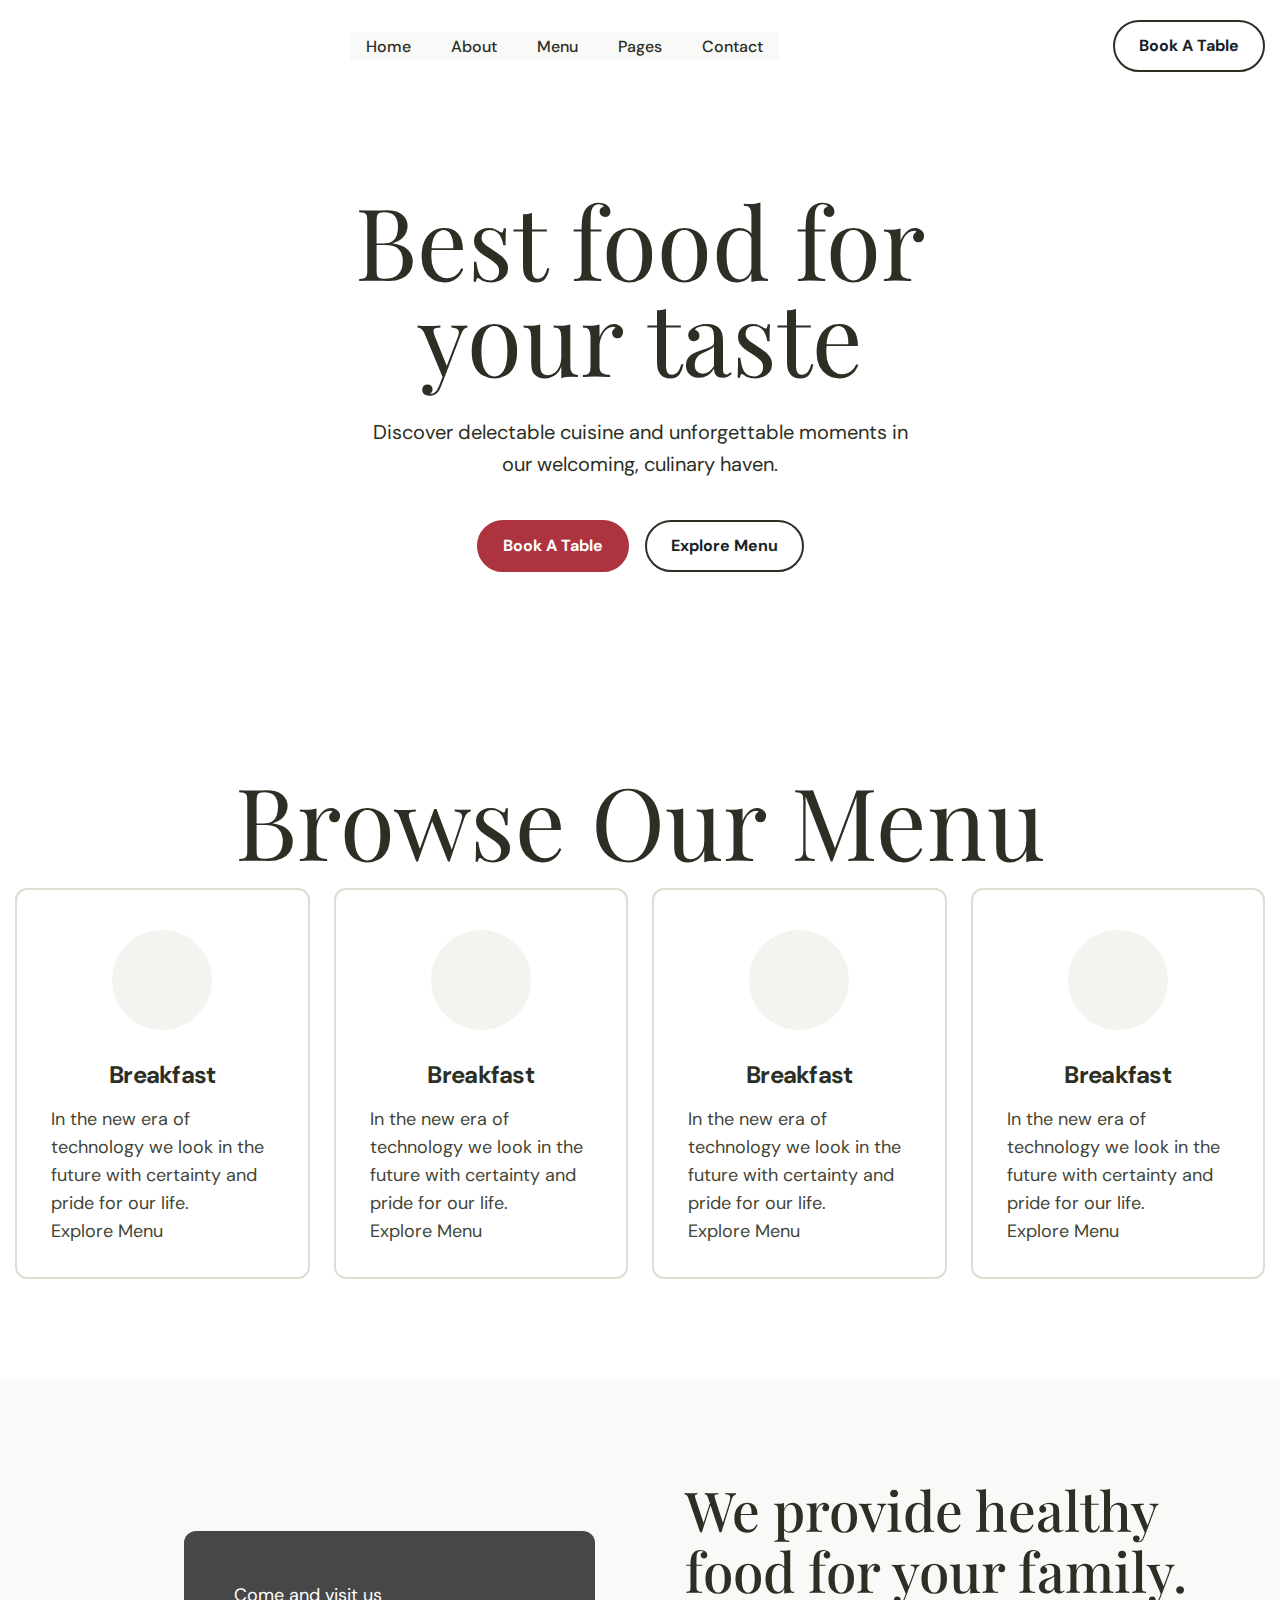
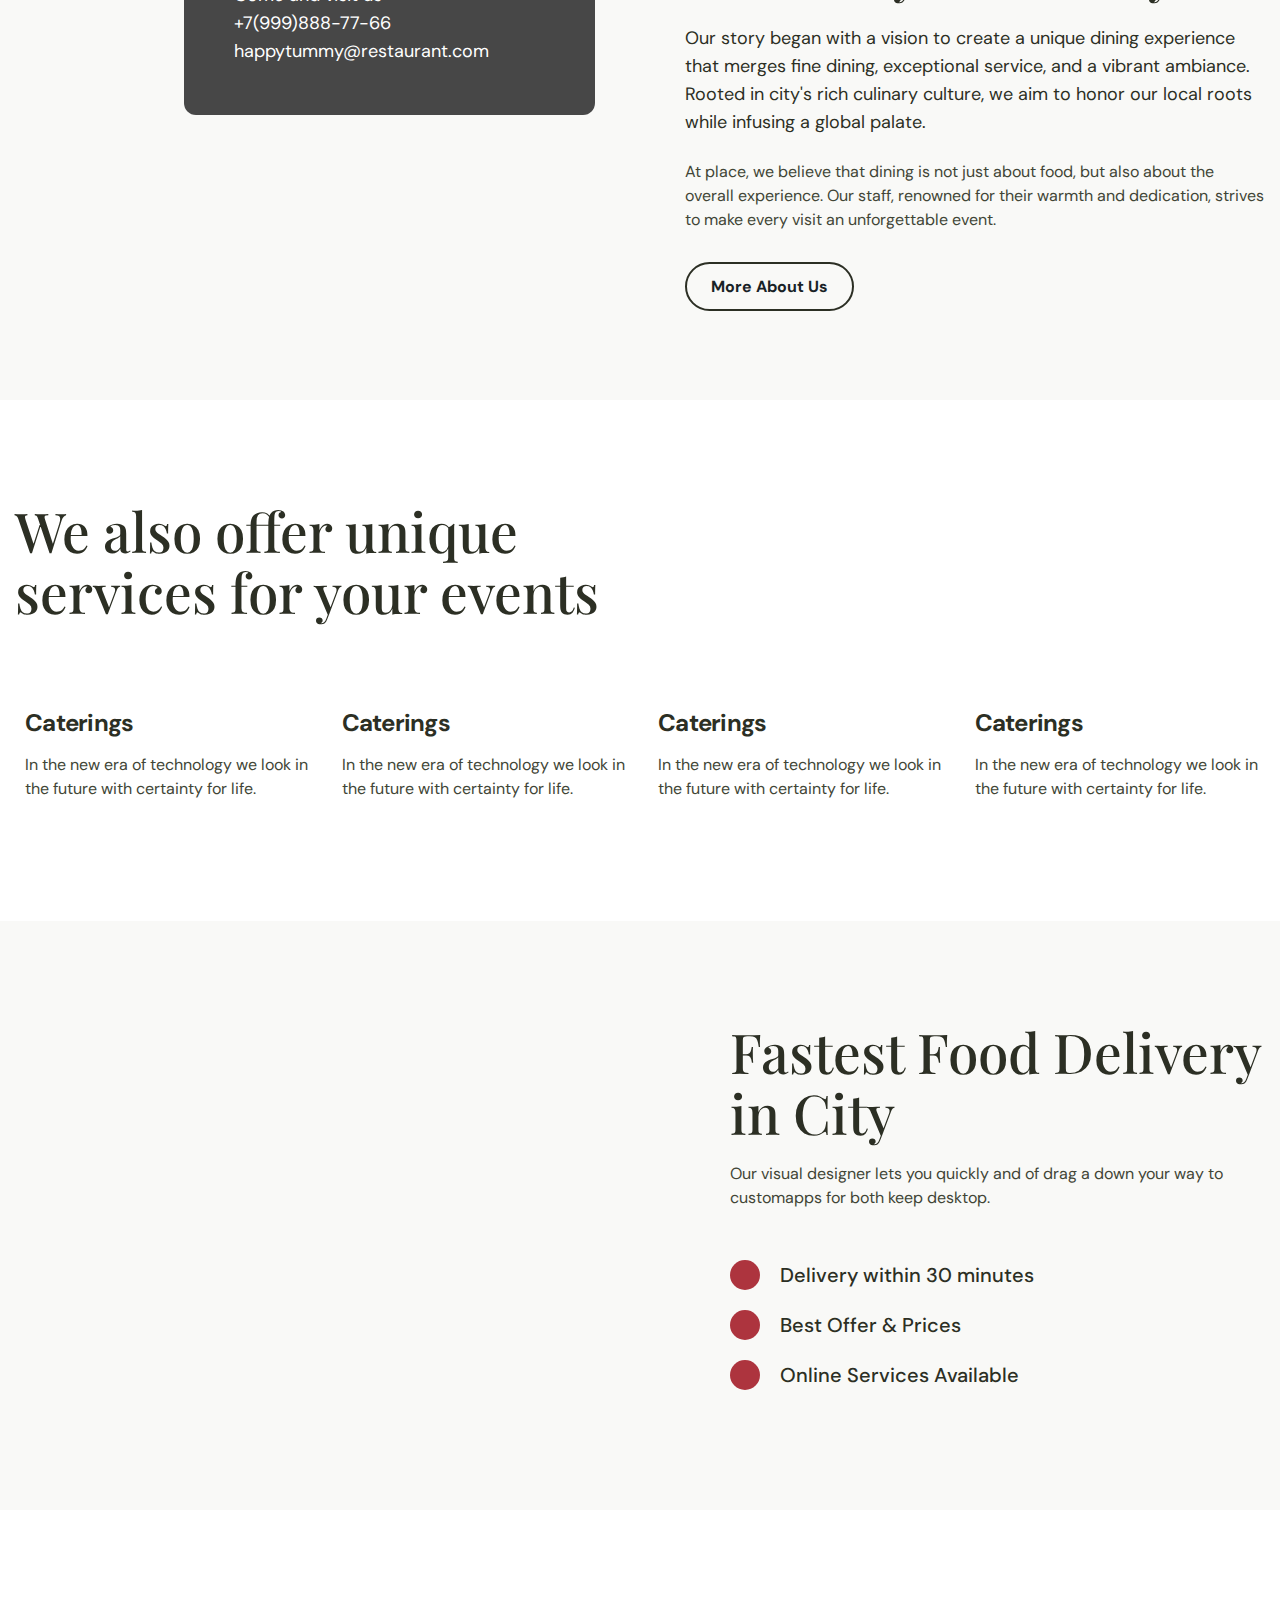
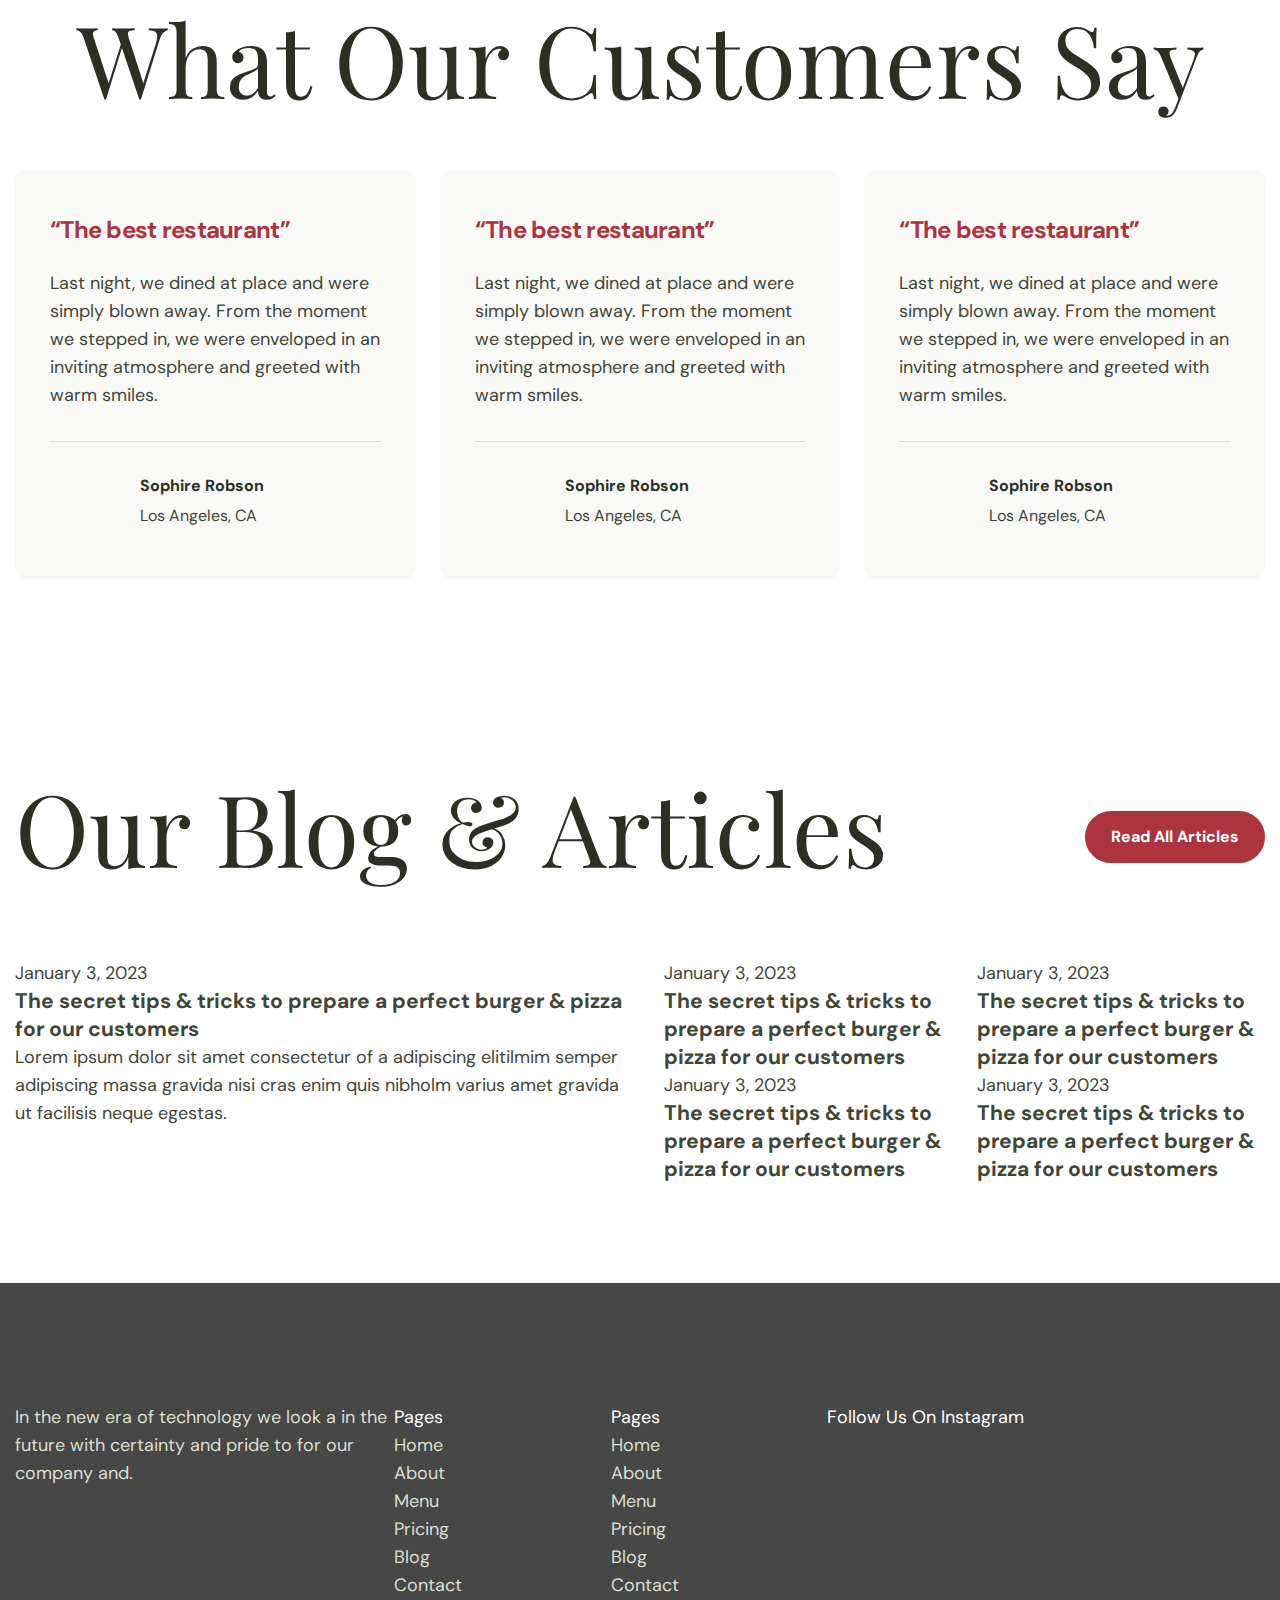
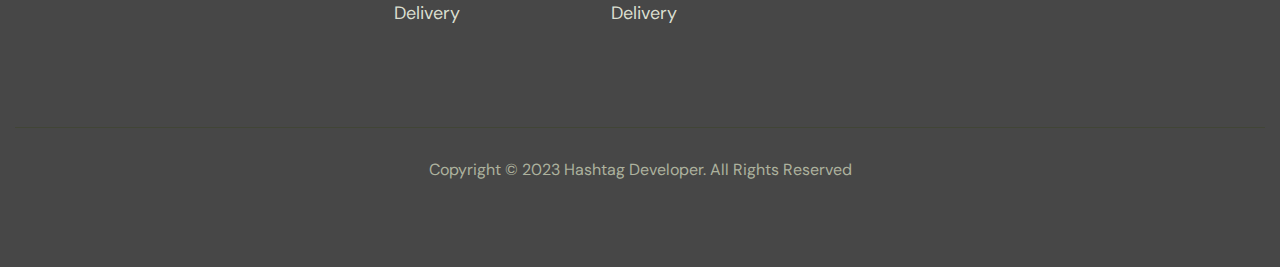
==== index.html @ c47b6b58 "added html" ====
<!DOCTYPE html>
<html lang="en">

<head>
	<meta charset="UTF-8">
	<title>Bistro Bliss</title>
	<meta name="viewport" content="width=device-width, initial-scale=1.0">
	<link rel="apple-touch-icon" sizes="180x180" href="img/favicon/apple-touch-icon.png">
	<link rel="icon" type="image/png" sizes="32x32" href="img/favicon/favicon-32x32.png">
	<link rel="icon" type="image/png" sizes="16x16" href="img/favicon/favicon-16x16.png">
	<link
		href="https://fonts.googleapis.com/css2?family=DM+Sans:opsz,wght@9..40,400;9..40,700&family=Playfair+Display:ital,wght@0,400;0,500;1,600&display=swap"
		rel="stylesheet">
	<link rel="stylesheet" href="css/style.css">
	<link rel="stylesheet" href="css/media.css">
</head>

<body>
	<header>
		<div class="container">
			<div class="head flex">
				<a href="index.html" class="head_logo">
					<img src="img/icons/logo.png" alt="">
				</a>
				<nav>
					<ul class="menu flex">
						<li>
							<a href="index.html">Home</a>
						</li>
						<li>
							<a href="about.html">About</a>
						</li>
						<li>
							<a href="menu.html">Menu</a>
						</li>
						<li>
							<a href="pages.html">Pages</a>
						</li>
						<li>
							<a href="contact.html">Contact</a>
						</li>
					</ul>
				</nav>
				<a href="#" class="btn">Book A Table</a>
			</div>
		</div>
	</header>

	<section class="main">
		<div class="container">
			<h1 class="sec_tit">Best food for your taste</h1>
			<p class="main_txt">Discover delectable cuisine and unforgettable moments in our welcoming, culinary haven.</p>
			<div class="main_btns">
				<a href="" class="btn btn__red">Book A Table</a>
				<a href="" class="btn">Explore Menu</a>
			</div>
		</div>
	</section>

	<section class="browse">
		<div class="container">
			<h2 class="sec_tit">Browse Our Menu</h2>
			<div class="browse_cards flex">
				<div class="browse_card browse_card__1">
					<i class="browse_ic"></i>
					<h3 class="browse_tit">Breakfast</h3>
					<p class="browse_txt">In the new era of technology we look in the future with certainty and pride for our
						life.</p>
					<a href="menu.html" class="browse_link">Explore Menu</a>
				</div>
				<div class="browse_card browse_card__2">
					<i class="browse_ic"></i>
					<h3 class="browse_tit">Breakfast</h3>
					<p class="browse_txt">In the new era of technology we look in the future with certainty and pride for our
						life.</p>
					<a href="menu.html" class="browse_link">Explore Menu</a>
				</div>
				<div class="browse_card browse_card__3">
					<i class="browse_ic"></i>
					<h3 class="browse_tit">Breakfast</h3>
					<p class="browse_txt">In the new era of technology we look in the future with certainty and pride for our
						life.</p>
					<a href="menu.html" class="browse_link">Explore Menu</a>
				</div>
				<div class="browse_card browse_card__4">
					<i class="browse_ic"></i>
					<h3 class="browse_tit">Breakfast</h3>
					<p class="browse_txt">In the new era of technology we look in the future with certainty and pride for our
						life.</p>
					<a href="menu.html" class="browse_link">Explore Menu</a>
				</div>

			</div>
		</div>
	</section>

	<section class="provide">
		<div class="container">
			<div class="provide_in flex">
				<div class="provide_left">
					<div class="provide_img">
						<img src="img/provide_img.jpg" alt="">
					</div>
					<div class="provide_info">
						<p class="provide_info-txt">Come and visit us</p>
						<a href="https://t.me/@aldjan">+7(999)888-77-66</a>
						<a href="mailto:happytummy@restaurant.com">happytummy@restaurant.com</a>
					</div>
				</div>
				<div class="provide_right">
					<h2 class="sec_sub-tit">We provide healthy food for your family.</h2>
					<p class="provide_txt">Our story began with a vision to create a unique dining experience that merges fine
						dining, exceptional service, and a vibrant ambiance. Rooted in city's rich culinary culture, we aim to honor
						our local roots while infusing a global palate.</p>
					<p class="provide_txt-2">At place, we believe that dining is not just about food, but also about the overall
						experience. Our staff, renowned for their warmth and dedication, strives to make every visit an
						unforgettable event.</p>
					<a href="menu.html" class="btn">More About Us</a>
				</div>
			</div>
		</div>
	</section>

	<section class="offer">
		<div class="container">
			<h2 class="sec_sub-tit">We also offer unique services for your events</h2>
			<div class="offer_cards flex">
				<div class="offer_card">
					<div class="offer_img">
						<img src="img/offer-1.jpg" alt="">
					</div>
					<h3 class="offer_tit">Caterings</h3>
					<p class="offer_txt">In the new era of technology we look in the future with certainty for life.</p>
				</div>
				<div class="offer_card">
					<div class="offer_img">
						<img src="img/offer-1.jpg" alt="">
					</div>
					<h3 class="offer_tit">Caterings</h3>
					<p class="offer_txt">In the new era of technology we look in the future with certainty for life.</p>
				</div>
				<div class="offer_card">
					<div class="offer_img">
						<img src="img/offer-1.jpg" alt="">
					</div>
					<h3 class="offer_tit">Caterings</h3>
					<p class="offer_txt">In the new era of technology we look in the future with certainty for life.</p>
				</div>
				<div class="offer_card">
					<div class="offer_img">
						<img src="img/offer-1.jpg" alt="">
					</div>
					<h3 class="offer_tit">Caterings</h3>
					<p class="offer_txt">In the new era of technology we look in the future with certainty for life.</p>
				</div>
			</div>
		</div>
	</section>

	<section class="fast">
		<div class="container">
			<div class="fast_in flex">
				<div class="fast_left flex">
					<div class="fast_img-big">
						<img src="img/fast_img-big.jpg" alt="">
					</div>
					<div class="fast_img-sm">
						<div class="fast_img">
							<img src="img/fast_img-sm-1.jpg" alt="">
						</div>
						<div class="fast_img">
							<img src="img/fast_img-sm-2.jpg" alt="">
						</div>
					</div>
				</div>
				<div class="fast_right">
					<h2 class="sec_sub-tit">Fastest Food Delivery in City</h2>
					<p class="fast_txt">Our visual designer lets you quickly and of drag a down your way to customapps for both
						keep desktop. </p>
					<div class="fast_icons">
						<div class="fast_icon flex">
							<i></i>
							<span>Delivery within 30 minutes</span>
						</div>
						<div class="fast_icon flex">
							<i></i>
							<span>Best Offer & Prices</span>
						</div>
						<div class="fast_icon flex">
							<i></i>
							<span>Online Services Available</span>
						</div>
					</div>
				</div>
			</div>
		</div>
	</section>

	<section class="our">
		<div class="container">
			<h2 class="sec_tit">What Our Customers Say</h2>
			<div class="our_cards flex">
				<div class="our_card">
					<h4 class="our_tit">“The best restaurant”</h4>
					<p class="our_txt">Last night, we dined at place and were simply blown away. From the moment we stepped in, we
						were enveloped in an inviting atmosphere and greeted with warm smiles.</p>
					<div class="our_customer flex">
						<div class="our_img">
							<img src="img/customer-1.jpg" alt="">
						</div>
						<div class="our_info">
							<span class="our_name">Sophire Robson</span>
							<span class="our_address">Los Angeles, CA</span>
						</div>
					</div>
				</div>
				<div class="our_card">
					<h4 class="our_tit">“The best restaurant”</h4>
					<p class="our_txt">Last night, we dined at place and were simply blown away. From the moment we stepped in, we
						were enveloped in an inviting atmosphere and greeted with warm smiles.</p>
					<div class="our_customer flex">
						<div class="our_img">
							<img src="img/customer-1.jpg" alt="">
						</div>
						<div class="our_info">
							<span class="our_name">Sophire Robson</span>
							<span class="our_address">Los Angeles, CA</span>
						</div>
					</div>
				</div>
				<div class="our_card">
					<h4 class="our_tit">“The best restaurant”</h4>
					<p class="our_txt">Last night, we dined at place and were simply blown away. From the moment we stepped in, we
						were enveloped in an inviting atmosphere and greeted with warm smiles.</p>
					<div class="our_customer flex">
						<div class="our_img">
							<img src="img/customer-1.jpg" alt="">
						</div>
						<div class="our_info">
							<span class="our_name">Sophire Robson</span>
							<span class="our_address">Los Angeles, CA</span>
						</div>
					</div>
				</div>
			</div>
		</div>
	</section>

	<section class="blog">
		<div class="container">
			<div class="blog_top flex">
				<h2 class="sec_tit">Our Blog & Articles</h2>
				<a href="#" class="btn btn__red">Read All Articles</a>
			</div>
			<div class="blog_cards flex">
				<div class="blog_left">
					<div class="blog_card">
						<div class="blog_img">
							<img src="img/blog_img-1.jpg" alt="">
						</div>
						<span class="blog_date">January 3, 2023</span>
						<h3 class="blog_tit">The secret tips & tricks to prepare a perfect burger & pizza for our customers</h3>
						<p class="blog_txt">Lorem ipsum dolor sit amet consectetur of a adipiscing elitilmim semper adipiscing massa
							gravida nisi cras enim quis nibholm varius amet gravida ut facilisis neque egestas.</p>
					</div>
				</div>
				<div class="blog_right flex">
					<div class="blog_card">
						<div class="blog_img">
							<img src="" alt="">
						</div>
						<span class="blog_date">January 3, 2023</span>
						<h3 class="blog_tit">The secret tips & tricks to prepare a perfect burger & pizza for our customers</h3>
					</div>
					<div class="blog_card">
						<div class="blog_img">
							<img src="" alt="">
						</div>
						<span class="blog_date">January 3, 2023</span>
						<h3 class="blog_tit">The secret tips & tricks to prepare a perfect burger & pizza for our customers</h3>
					</div>
					<div class="blog_card">
						<div class="blog_img">
							<img src="" alt="">
						</div>
						<span class="blog_date">January 3, 2023</span>
						<h3 class="blog_tit">The secret tips & tricks to prepare a perfect burger & pizza for our customers</h3>
					</div>
					<div class="blog_card">
						<div class="blog_img">
							<img src="" alt="">
						</div>
						<span class="blog_date">January 3, 2023</span>
						<h3 class="blog_tit">The secret tips & tricks to prepare a perfect burger & pizza for our customers</h3>
					</div>
				</div>
			</div>
		</div>
	</section>

	<footer>
		<div class="container">
			<div class="footer_big flex">
				<div class="footer_left">
					<a href="" class="footer_logo">
						<img src="" alt="">
					</a>
					<p class="footer_txt">In the new era of technology we look a in the future with certainty and pride to for our
						company and.</p>
					<div class="footer_icons">
						<a href="" class="footer_ic"></a>
						<a href="" class="footer_ic"></a>
						<a href="" class="footer_ic"></a>
						<a href="" class="footer_ic"></a>
					</div>
				</div>
				<div class="footer_nav">
					<span class="footer_tit">Pages</span>
					<ul class="footer_list">
						<li><a href="">Home</a></li>
						<li><a href="">About</a></li>
						<li><a href="">Menu</a></li>
						<li><a href="">Pricing</a></li>
						<li><a href="">Blog</a></li>
						<li><a href="">Contact</a></li>
						<li><a href="">Delivery</a></li>
					</ul>
				</div>
				<div class="footer_nav">
					<span class="footer_tit">Pages</span>
					<ul class="footer_list">
						<li><a href="">Home</a></li>
						<li><a href="">About</a></li>
						<li><a href="">Menu</a></li>
						<li><a href="">Pricing</a></li>
						<li><a href="">Blog</a></li>
						<li><a href="">Contact</a></li>
						<li><a href="">Delivery</a></li>
					</ul>
				</div>
				<div class="footer_right">
					<span class="footer_tit">Follow Us On Instagram</span>
					<div class="footer_imges flex">
						<div class="footer_img">
							<img src="img/footer_img-2.jpg" alt="">
						</div>
						<div class="footer_img">
							<img src="img/footer_img-2.jpg" alt="">
						</div>
						<div class="footer_img">
							<img src="img/footer_img-2.jpg" alt="">
						</div>
						<div class="footer_img">
							<img src="img/footer_img-2.jpg" alt="">
						</div>
					</div>
				</div>
			</div>
			<p class="footer_copy">Copyright © 2023 Hashtag Developer. All Rights Reserved</p>
		</div>
	</footer>


	<script src="js/core.js"></script>

</body>

</html>
---- css/style.css ----
html,
body {
  height: 100%;
}
* {
  margin: 0;
  padding: 0;
  box-sizing: border-box;
}
.clearfix::after {
  clear: both;
  content: "";
  display: table;
}
a {
  color: inherit;
  text-decoration: none;
}
li {
  list-style: none;
}
ul li:last-child {
  margin-bottom: 0;
}
img {
  display: block;
  width: 100%;
  height: auto;
}
button,
label {
  cursor: pointer;
}
input,
button,
textarea {
  background: none;
  border: none;
  outline: none;
  display: block;
  width: 100%;
  font-family: inherit;
  font-size: inherit;
  font-weight: inherit;
}
input[type="radio"],
input[type="checkbox"] {
  display: none;
}
input::placeholder {
  color: inherit;
}
button {
  cursor: pointer;
}
input,
textarea {
  display: block;
  resize: none;
}
body {
  color: #414536;
  font-family: "DM Sans", arial;
  font-size: 18px;
  line-height: 28px; /* 155.556% */
}
.container {
  max-width: 1330px;
  width: 100%;
  min-width: 320px;
  margin: 0 auto;
  padding: 0 15px;
}
.dn {
  display: none;
}
section {
  padding: 100px 0;
}
.sec_tit {
  color: #2c2f24;
  text-align: center;
  font-family: "Playfair Display";
  font-size: 100px;
  line-height: 96px; /* 96% */
  font-weight: 400;
  margin-bottom: 20px;
}
.sec_sub-tit {
  color: #2c2f24;
  font-family: "Playfair Display", arial;
  font-size: 55px;
  font-style: normal;
  font-weight: 500;
  line-height: 60.5px; /* 110% */
}
.sec_desc {
  color: #495460;
  text-align: center;
  font-style: normal;
}
.color {
  color: #be963f;
}
.dib {
  display: inline-block;
}
.hover {
  transition: 0.3s;
}
.hover:hover {
  color: #be963f;
}
.btn {
  border-radius: 118px;
  border: 2px solid #2c2f24;
  transition: 0.3s;
  color: #182226;
  text-align: right;
  font-size: 16px;
  font-weight: 700;
  line-height: 24px; /* 150% */
  padding: 12px 24px;
}
.btn:hover {
  background: #2c2f24;
  color: #fff;
}
.link {
  transition: 0.3s;
}
.link:hover {
  box-shadow: 0px 6px 5px 2px #836a36;
}
.flex {
  display: flex;
  flex-wrap: wrap;
  justify-content: space-between;
}

/* header */
.head {
  padding: 20px 0;
  align-items: center;
}
.menu a {
  padding: 4px 16px;
  margin-right: 8px;
  color: #2c2f24;
  font-size: 16px;
  font-weight: 500;
  line-height: 24px; /* 150% */
  border-radius: 34px;
  transition: 0.3s;
}
.menu li:last-child a {
  margin-right: 0;
}
.menu a:hover {
  background: #dbdfd0;
}

/* main */
.main .sec_tit {
  max-width: 660px;
  margin: 0 auto 32px;
}
.main_txt {
  max-width: 537px;
  margin: 0 auto 40px;
  color: #2c2f24;
  text-align: center;
  font-size: 20px;
  line-height: 32px; /* 160% */
}
.main_btns {
  display: flex;
  justify-content: center;
}
.main_btns .btn {
  margin: 0 8px;
}
.main {
  background: url(../img/main_bg.jpg) center no-repeat;
}
.btn__red {
  background: #ad343e;
  color: #fff;
  border-color: #ad343e;
}
.btn__red:hover {
  border-color: #2c2f24;
}

/* browse */
.browse_card {
  border-radius: 12px;
  border: 2px solid #dbdfd0;
  background: #fff;
  width: calc((100% - 72px) / 4);
  padding: 40px 34px 32px;
}
.browse_ic {
  width: 100px;
  height: 100px;
  border-radius: 50%;
  display: block;
  background: #f3f3f0;
  margin: 0 auto 30px;
}
.browse_card__1 .browse_ic {
  background-image: url();
}
.browse_card__2 .browse_ic {
  background-image: url();
}
.browse_card__3 .browse_ic {
  background-image: url();
}
.browse_card__4 .browse_ic {
  background-image: url();
}
.browse_tit {
  color: #2c2f24;
  text-align: center;
  font-size: 24px;
  font-weight: 700;
  line-height: 30px; /* 125% */
  letter-spacing: -0.72px;
  margin-bottom: 15px;
}

.provide {
  background: #f9f9f7;
}
.provide_in {
  align-items: center;
}
.provide_left {
  width: calc(50% - 45px);
  padding: 0 50px 50px 0;
  position: relative;
}
.provide_info {
  position: absolute;
  bottom: 0;
  right: 0;
}
.provide_right {
  width: calc(50% - 45px);
}
.provide .sec_sub-tit {
  margin-bottom: 24px;
}
.provide_txt {
  color: #2c2f24;
  font-size: 18px;
  margin-bottom: 24px;
  line-height: 28px; /* 155.556% */
}
.provide_txt-2 {
  color: #414536;
  font-size: 16px;
  line-height: 24px; /* 150% */
  margin-bottom: 40px;
}
.provide_info {
  border-radius: 12px;
  background: #474747;
  padding: 50px;
  color: #fff;
  width: 411px;
}

/* offer */
.offer .sec_sub-tit {
  max-width: 675px;
  margin-bottom: 57px;
}
.offer_card {
  width: calc((100% - 48px) / 4);
  transition: 0.3s;
  border-radius: 12px;
  padding-bottom: 20px;
}
.offer_card:hover {
  box-shadow: 0 5px 5px rgba(0, 0, 0, 0.2);
}
.offer_img {
  margin-bottom: 30px;
}
.offer_tit {
  color: #2c2f24;
  font-size: 24px;
  font-weight: 700;
  line-height: 30px; /* 125% */
  letter-spacing: -0.72px;
  margin-bottom: 15px;
  padding-left: 10px;
}
.offer_txt {
  padding-left: 10px;
  color: #414536;
  font-size: 16px;
  line-height: 24px; /* 150% */
}

/* fast */
.fast {
  background: #f9f9f7;
}
.fast_left {
  width: 50%;
}
.fast_right {
  width: 50%;
  padding-left: 90px;
  align-self: center;
}
.fast_img-big {
  width: 58%;
}
.fast_img-sm {
  width: 42%;
  padding: 30px 0 0 24px;
}
.fast_img:first-child {
  margin-bottom: 24px;
}
.fast .sec_sub-tit {
  margin-bottom: 20px;
}
.fast_txt {
  color: #414536;
  font-size: 16px;
  line-height: 24px; /* 150% */
  margin-bottom: 50px;
}
.fast_icon {
  justify-content: flex-start;
  align-items: center;
  margin-bottom: 20px;
}
.fast_icon i {
  display: block;
  width: 30px;
  height: 30px;
  border-radius: 50%;
  background: #ad343e url(../img/icons/clock.svg) center no-repeat;
}
/* .fast_icon:nth-child(2) i{
  background-image: url();
}
.fast_icon:last-child i{
  background-image: url();
} */
.fast_icon span {
  padding-left: 20px;
  color: #2c2f24;
  font-size: 20px;
  font-weight: 500;
  line-height: 26px; /* 130% */
}

/* our */
.our .sec_tit{
  margin-bottom: 64px;
}
.our_card {
  width: calc((100% - 48px) / 3);
  border-radius: 12px;
  background: var(--neutral-02, #f9f9f7);
  padding: 45px 35px 35px;
}
.our_tit {
  color: #ad343e;
  font-size: 24px;
  font-weight: 700;
  line-height: 30px; /* 125% */
  letter-spacing: -0.72px;
  margin-bottom: 24px;
}
.our_txt {
  padding-bottom: 32px;
  margin-bottom: 32px;
  border-bottom: 1px solid #dbdfd0;
  color: #414536;
  font-size: 18px;
  line-height: 28px; /* 155.556% */
}
.our_img {
  width: 70px;
  height: 70px;
}
.our_customer{
  justify-content: flex-start;
}
.our_info {
  padding-left: 20px;
}
.our_name {
  color: #2c2f24;
  font-size: 16px;
  font-weight: 700;
  line-height: 24px; /* 150% */
  margin-bottom: 3px;
  display: block;
}
.our_address {
  color: #414536;
  font-size: 16px;
  line-height: 24px; /* 150% */
}

/* blog */
.blog_top{
  align-items: center;
  margin-bottom: 64px;
}
.blog_left{
  width: 50%;
}
.blog_right{
  width: 50%;
  padding-left: 24px;
}
.blog_right .blog_card{
  width: calc(50% - 12px);
}
/* feel */
.feel{
  background: url(../img/feel_2.png)  center no-repeat;
  width: 1600px; 
  height: 690px; 
}
.feel_img { 
  width: 106px; 
  height: 106px; 
  display: block; 
  margin-left: auto; 
  margin-right: auto; 
 } 
 .feel_1 { 
  border-radius: 50px; 
 } 
 .feel_h2 { 
  color: var(--neutral-01, #FFF); 
  text-align: center; 
  font-size: 55px; 
  font-weight: 500; 
  line-height: 60.5px; 
  width: 596px; 
  display: block; 
  margin: 0 auto; 
  padding: 34px; 
 } 
 /* about */
 
/* footer */
footer{
  padding-top: 120px;
  background: #474747;
}
.footer_copy{
  padding: 30px 0 85px;
  color: #ADB29E;
  font-size: 16px;
  line-height: 24px;
  text-align: center;
}
.footer_big{
  padding-bottom: 100px;
  border-bottom: 1px solid #414536;
  color: #DBDFD0;
}
.footer_left{
  width: 30%;
}
.footer_nav{
  width: 17%;
}
.footer_right{
  width: 35%;
}
.footer_tit{
  color: #fff;
}
.footer_logo{

}
.footer_img{
  width: calc((100% - 15px) / 2);
  margin-bottom: 15px;
  border-radius: 12px;
  overflow: hidden;
  position: relative;
}
.footer_img img{
  transition: 0.5s;
}
.footer_img:hover img{
  transform: scale(1.2)
}
.footer_img::before{
  content: '';
  position: absolute;
  top: 0;
  bottom: 0;
  left: 0;
  right: 0;
  background: #000;
  opacity: 0;
  z-index: 1;
  transition: 0.5s;
}
.footer_img:hover::before{
  opacity: 0.5;
}
.menu_btns { 
  display: flex; 
  justify-content: center; 
  
 } 
  
 .menu_btn { 
  border-radius: 50px; 
  border: 2px solid #2C2F24; 
  transition: 0.3s; 
  color: #182226; 
  text-align: right; 
  font-size: 16px; 
  font-weight: 700; 
  line-height: 24px; 
  /* 150% */ 
  padding: 12px 24px; 
  margin: 0 15px; 
 } 
  
 .menu_btn:hover { 
  background: #2C2F24; 
  color: #fff; 
 } 
 .menu_cards{ 
  display: flex; 
  justify-content: space-between; 
  flex-wrap: wrap; 
  padding: 80px 152px; 
 } 
 .menu_card{ 
  width: 24%;  
     transition: 0.5s;  
     border: 1px solid var(--Gray,#f6f6f6);  
     background: #fff;  
     margin-bottom: 30px;  
 } 
 .menu_card:hover{  
     box-shadow: 0px 0px 18px 0px rgba(85, 83, 83, 0.25);  
 }  
 .menu_list{ 
  align-items: center; 
  padding: 30px; 
 } 
 .menu_h3{ 
  color: #AD343E; 
 text-align: center; 
 font-size: 24px; 
 font-style: normal; 
 font-weight: 700; 
 line-height: 30px; /* 125% */ 
 letter-spacing: -0.72px; 
 margin-bottom: 15px; 
 } 
 .menu_h4{ 
  color: var(--neutral-07, #2C2F24); 
 text-align: center; 
 font-size: 20px; 
 font-style: normal; 
 font-weight: 700; 
 line-height: 26px; /* 130% */ 
 margin-bottom: 15px; 
 } 
 .menu_p{ 
  color: var(--neutral-06, #414536); 
  text-align: center; 
  font-size: 16px; 
  font-style: normal; 
  font-weight: 400; 
  line-height: 24px; /* 150% */ 
 } 
  
  
  
 .menu{ 
  background: #F9F9F7; 
 } 
 .container_menu{ 
  display: flex; 
  
 } 
  
 .menu_txt{ 
  padding:0 152px; 
 } 
 .menu_h2{ 
  color: var(--neutral-07, #2C2F24); 
 font-size: 55px; 
 font-style: normal; 
 font-weight: 500; 
 line-height: 60.5px; /* 110% */ 
 margin-bottom: 20px; 
 width: 346px; 
  
 } 
 .menu_lorem{ 
  color: var(--neutral-06, #414536); 
 font-size: 16px; 
 font-style: normal; 
 font-weight: 400; 
 line-height: 24px; /* 150% */
 }
 
 /* form-wrap*/
 
 .form_in{
  border-radius: 16px;
  bottom: 1px solid #fff;
  background: #fff;
  box-shadow: 0px 2.97872px 59.57446px 0px rgba(0, 0, 0, 0.08);
  min-width: 821px;
  margin: 0  auto;
  padding: 43px 50px 50px ;

 }
 .form_txt{
  color: #182226;
  font-weight: 700;
  line-height: 24px;
  margin-bottom: 108px;
  display: block;
 }
 .form_input-in{
  border-radius: 72px;
  border: 1px solid #DBDFD0 ;
  margin-bottom: 24px;
  padding: 0 24px;
 }
 .input{
  line-height: 56px;
  font-size: 16px;

 }
 .form_input{
  width: calc(50%-12px);
 }
 .form_input__big{
  width: 100px;
 }
 .form-wrap{
  padding-bottom: 0;
  margin-bottom: -240px;
  z-index: 10px;
  position: relative;
 }
 .map{
  padding-top: 0;
 }
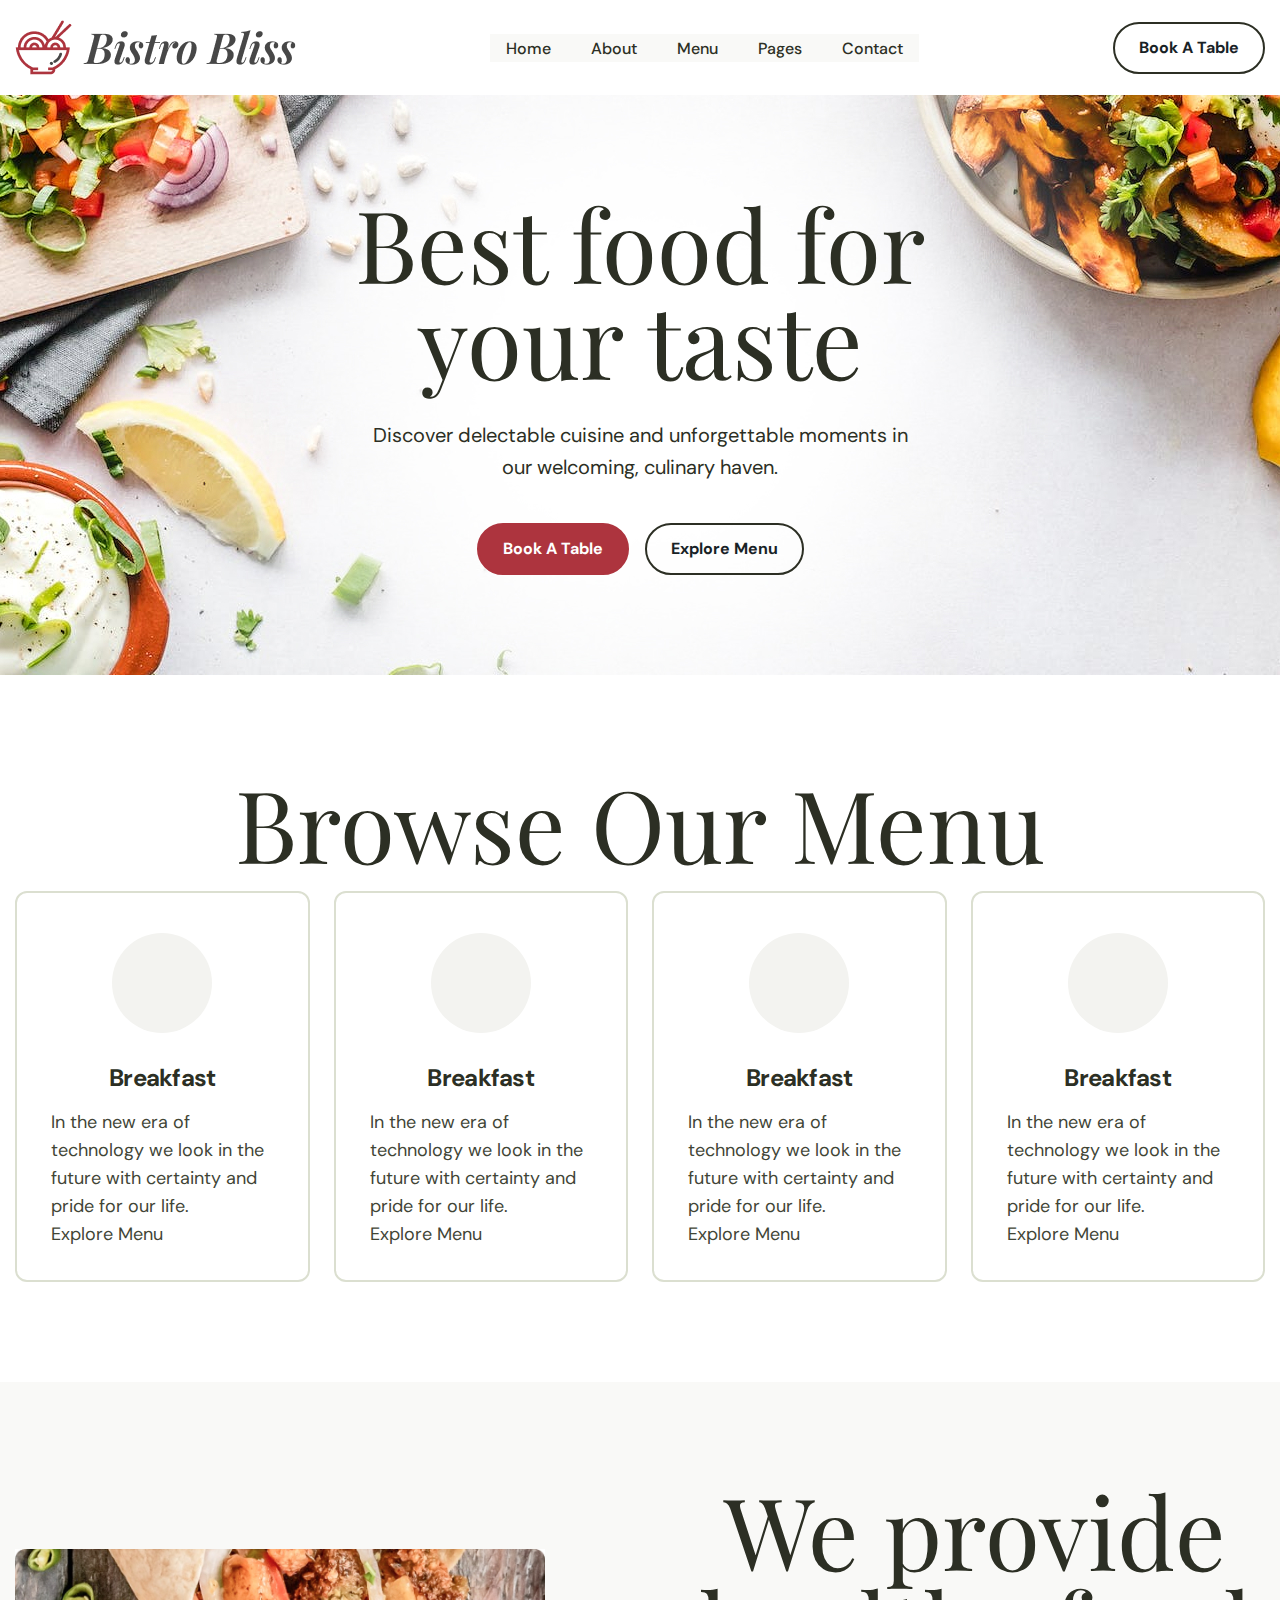
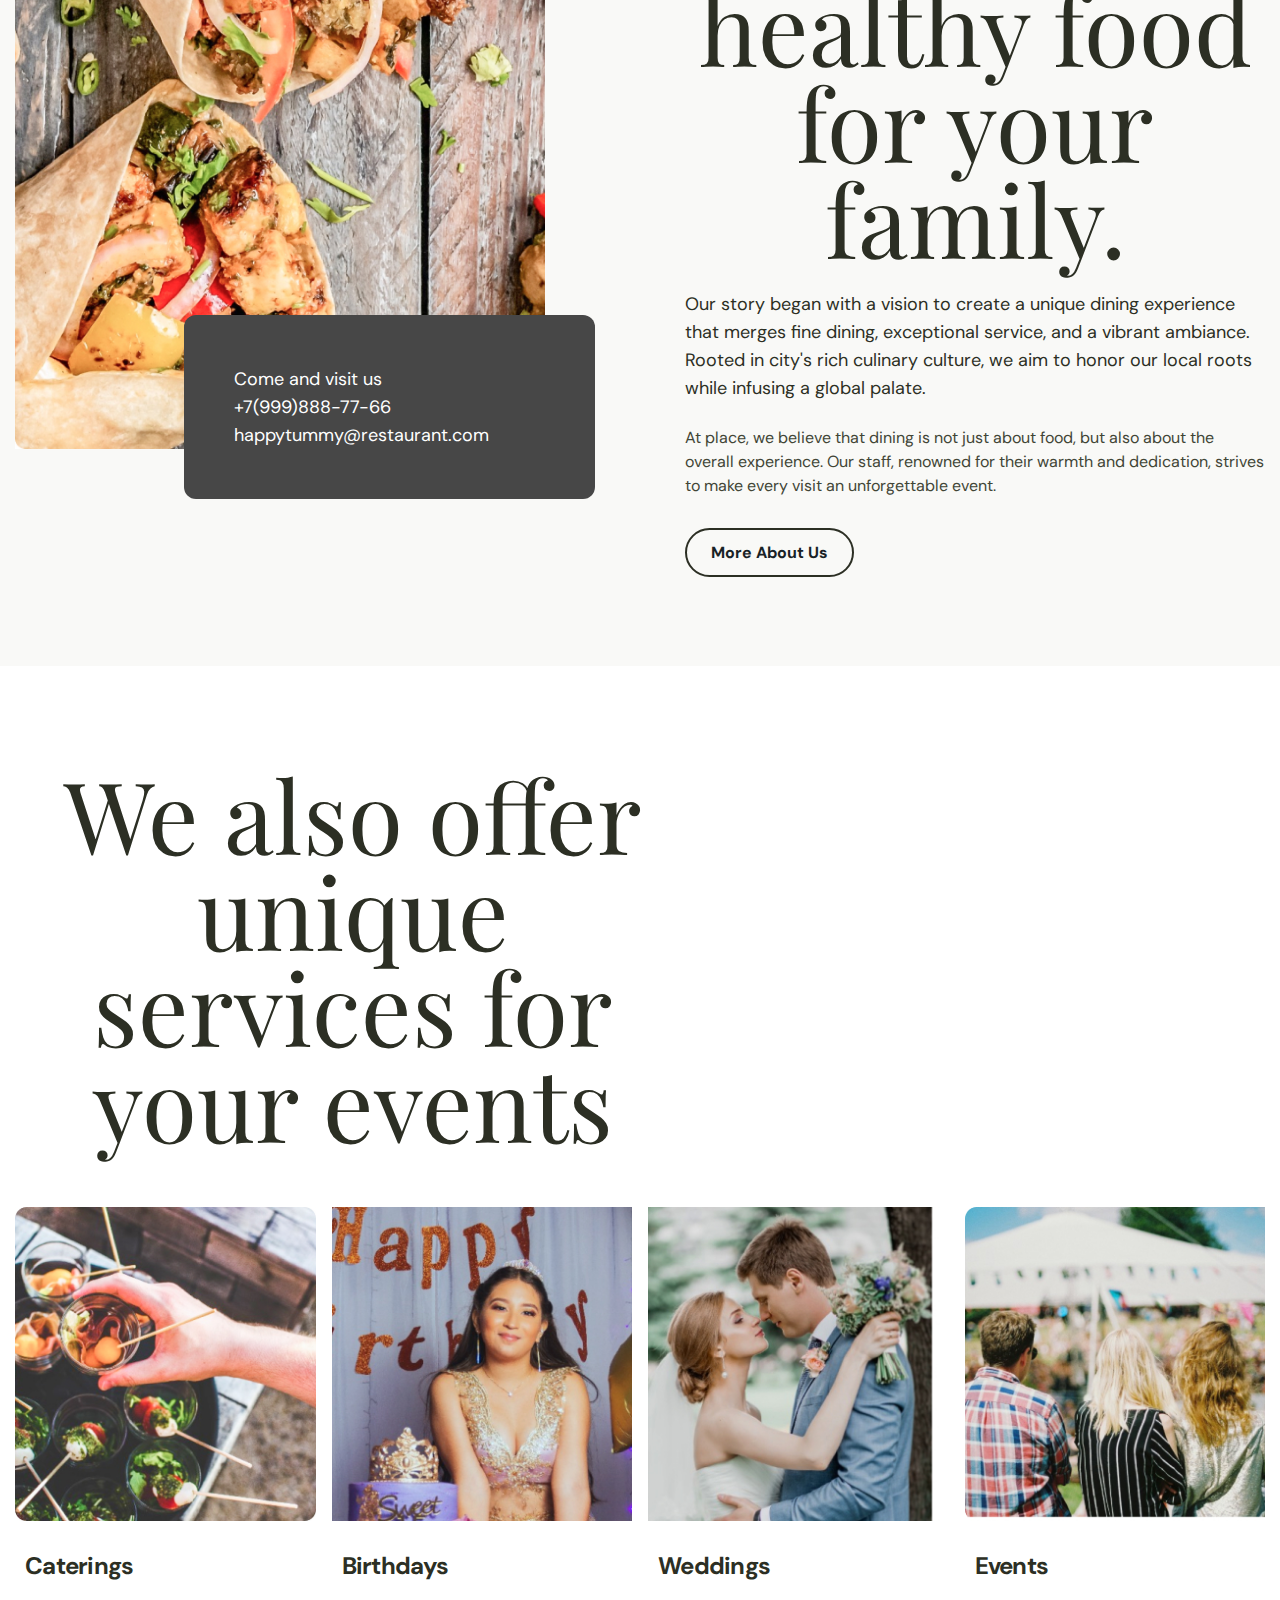
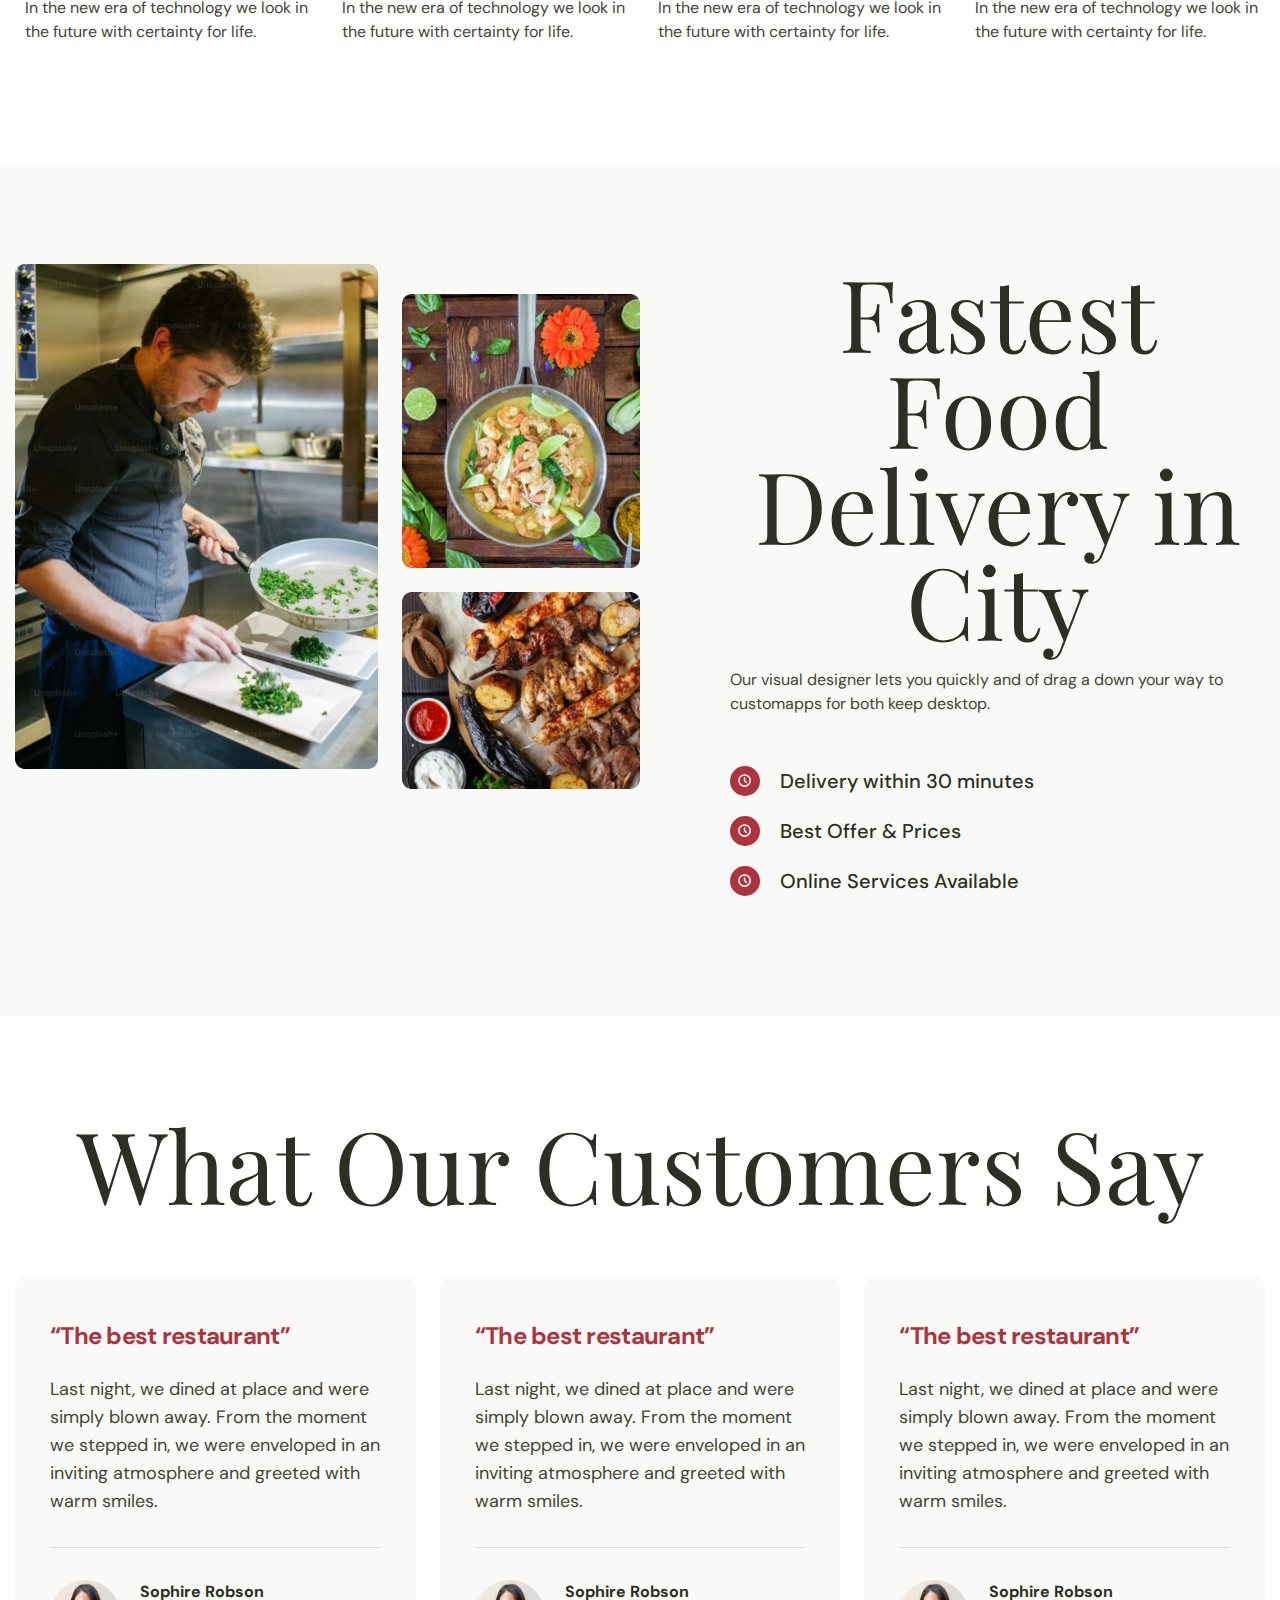
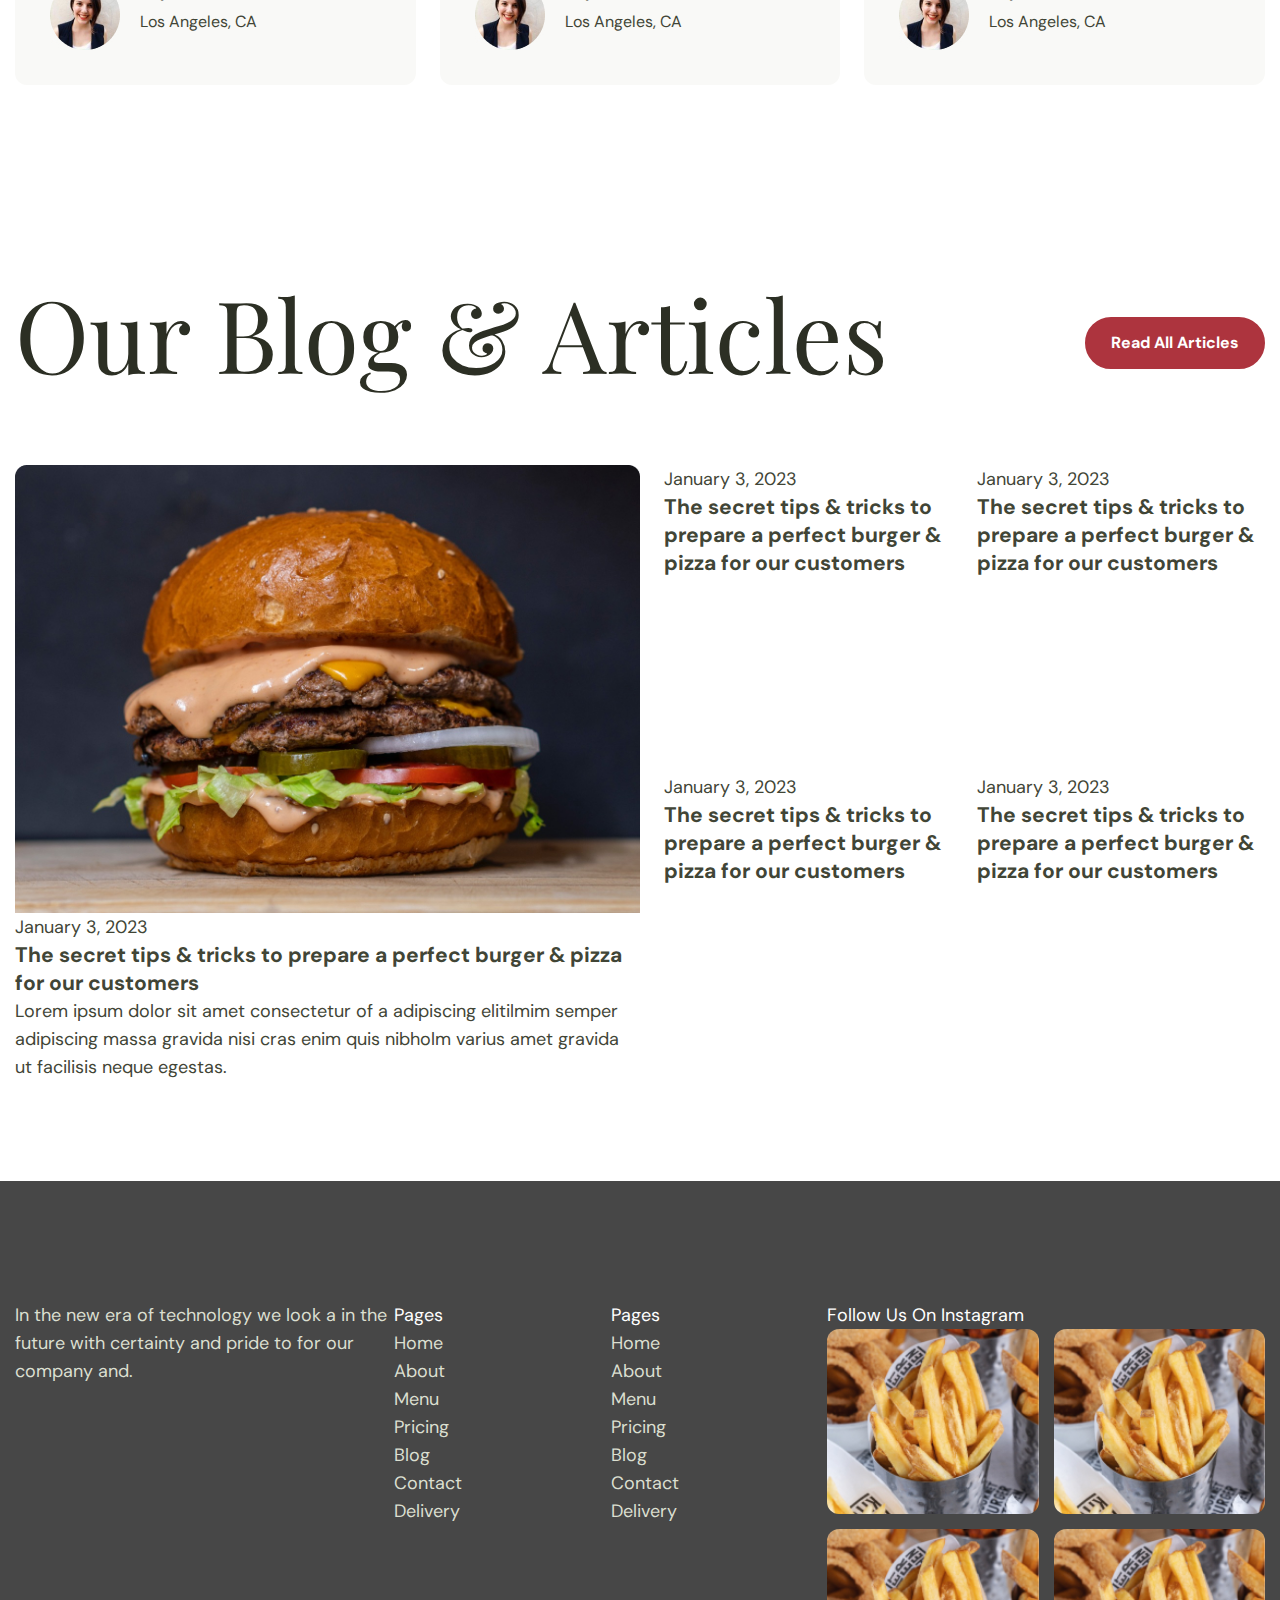
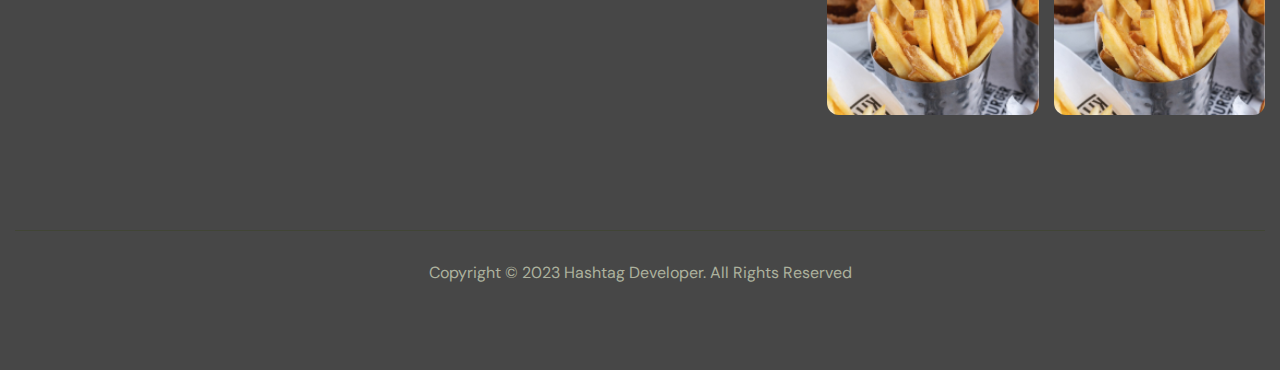
==== commit cee9d398: "start" ====
--- a/index.html
+++ b/index.html
@@ -134,23 +134,23 @@
 				</div>
 				<div class="offer_card">
 					<div class="offer_img">
-						<img src="img/offer-1.jpg" alt="">
-					</div>
-					<h3 class="offer_tit">Caterings</h3>
+						<img src="./img/offer-2.jpg" alt="">
+					</div>
+					<h3 class="offer_tit">Birthdays</h3>
 					<p class="offer_txt">In the new era of technology we look in the future with certainty for life.</p>
 				</div>
 				<div class="offer_card">
 					<div class="offer_img">
-						<img src="img/offer-1.jpg" alt="">
-					</div>
-					<h3 class="offer_tit">Caterings</h3>
+						<img src="./img/offer-3.jpg" alt="">
+					</div>
+					<h3 class="offer_tit">Weddings</h3>
 					<p class="offer_txt">In the new era of technology we look in the future with certainty for life.</p>
 				</div>
 				<div class="offer_card">
 					<div class="offer_img">
-						<img src="img/offer-1.jpg" alt="">
-					</div>
-					<h3 class="offer_tit">Caterings</h3>
+						<img src="img/offer-4.jpg" alt="">
+					</div>
+					<h3 class="offer_tit">Events</h3>
 					<p class="offer_txt">In the new era of technology we look in the future with certainty for life.</p>
 				</div>
 			</div>
--- a/css/style.css
+++ b/css/style.css
@@ -209,10 +209,10 @@
   margin: 0 auto 30px;
 }
 .browse_card__1 .browse_ic {
-  background-image: url();
+  background-image: url(../img/icons/icon-1.png)  center no-repeat;
 }
 .browse_card__2 .browse_ic {
-  background-image: url();
+  background-image: url(../img/icons/icon-2.png)center no-repeat;
 }
 .browse_card__3 .browse_ic {
   background-image: url();
@@ -516,6 +516,174 @@
 .footer_img:hover::before{
   opacity: 0.5;
 }
+
+.little { 
+  background: #F9F9F7; 
+ } 
+  
+ .container_little { 
+  display: flex; 
+ } 
+  
+ .little_left { 
+  text-align: center; 
+  width: 50%; 
+  margin: 0px 150px; 
+  
+ } 
+  
+ .little_right { 
+  width: 50%; 
+  margin: 0 120px; 
+ } 
+  
+ .little_right img {} 
+  
+ .little_h2 { 
+  color: var(--neutral-07, #2C2F24); 
+  font-size: 55px; 
+  font-weight: 500; 
+  line-height: 60.5px; 
+  /* 110% */ 
+  margin-bottom: 20px; 
+ } 
+  
+ .little_txt { 
+  color: var(--neutral-06, #414536); 
+  font-size: 16px; 
+  font-weight: 400; 
+  line-height: 24px; 
+  /* 150% */ 
+  margin-bottom: 60px; 
+ } 
+  
+ .little_cards { 
+  display: flex; 
+  justify-content: space-between; 
+  flex-wrap: wrap; 
+ } 
+  
+ .little_card { 
+  width: 48%; 
+  transition: 0.5s; 
+  border: 1px solid var(--Gray, #e2e2e2); 
+  background: #FFFFFF; 
+  margin-bottom: 30px; 
+  padding: 30px 105px 40px; 
+  
+  
+ } 
+  
+ .little_card:hover { 
+  box-shadow: 0px 0px 18px 0px rgba(85, 83, 83, 0.25); 
+ } 
+  
+ .little_card_p { 
+  color: var(--neutral-06, #414536); 
+  text-align: center; 
+  font-size: 18px; 
+  font-style: normal; 
+  font-weight: 500; 
+  line-height: 28px; 
+  /* 155.556% */ 
+ } 
+ .feel { 
+  background: url(../img/feel_2.png ); 
+  width: 1600px; 
+  height: 690px; 
+ } 
+  
+ .feel_img { 
+  width: 106px; 
+  height: 106px; 
+  display: block; 
+  margin-left: auto; 
+  margin-right: auto; 
+ } 
+  
+ .feel_1 { 
+  border-radius: 50px; 
+ } 
+  
+ .feel_h2 { 
+  color: var(--neutral-01, #FFF); 
+  text-align: center; 
+  font-size: 55px; 
+  font-weight: 500; 
+  line-height: 60.5px; 
+  /* 110% */ 
+  width: 596px; 
+  display: block; 
+  margin: 0 auto; 
+  padding: 34px; 
+ } 
+ 
+ .feel_play{ 
+  width: 106px; 
+  height: 106px; 
+  display: block; 
+  border-radius: 50%;  
+  background: #fff; 
+  margin: 0 auto 34px; 
+  display: flex; 
+  justify-content: center; 
+  align-items: center; 
+ } 
+ .feel_play::before{ 
+  content: ''; 
+  width: 0; 
+  height: 0; 
+  border-style: solid; 
+  margin-left: 3px; 
+  border-width: 12.5px 0 12.5px 20px; 
+  border-color: transparent transparent transparent #AD343E ; 
+ }
+ .about_cards { 
+  display: flex; 
+ } 
+  
+ .about_card { 
+  display: flex; 
+  width: 88%; 
+  transition: 0.5s; 
+  border: 1px solid var(--Gray, #fbfafa); 
+  background: #ffffff; 
+  margin-bottom: 30px; 
+  padding: 0 87px; 
+ } 
+  
+ .about_card:hover { 
+  box-shadow: 0px 0px 18px 0px rgba(85, 83, 83, 0.25); 
+ } 
+  
+ .about_img { 
+  width: 48px; 
+  height: 48px; 
+ } 
+  
+ .multi_txt { 
+  padding: 0 24px; 
+ } 
+  
+.tittle_h2 { 
+  color: var(--neutral-07, #2C2F24); 
+  text-align: center; 
+  font-size: 100px; 
+  font-style: normal; 
+  font-weight: 400; 
+  line-height: 96px; 
+  margin-bottom: 20px; 
+ } 
+  
+ .tittle_p { 
+  color: var(--neutral-06, #495460); 
+  text-align: center; 
+  font-size: 18px; 
+  font-style: normal; 
+  font-weight: 400; 
+  line-height: 28px; 
+  margin-bottom: 50px; 
+ } 
 .menu_btns { 
   display: flex; 
   justify-content: center; 
@@ -617,8 +785,19 @@
  font-style: normal; 
  font-weight: 400; 
  line-height: 24px; /* 150% */
+ width: 346px;
  }
  
+.menu_right{ 
+ width: 50%; 
+} 
+.order_app-1{ 
+ padding: 32px 34px; 
+} 
+.menu_cards_2{ 
+ display: flex; 
+ justify-content: center; 
+}
  /* form-wrap*/
  
  .form_in{
@@ -650,10 +829,10 @@
 
  }
  .form_input{
-  width: calc(50%-12px);
+  width: calc(50% - 12px);
  }
  .form_input__big{
-  width: 100px;
+  width: 100%;
  }
  .form-wrap{
   padding-bottom: 0;
@@ -663,4 +842,23 @@
  }
  .map{
   padding-top: 0;
- }+ }
+ /* pages*/
+ .sec_sub-tit{
+  color: #2C2F24;
+  text-align: center;
+  font-size: 100px;
+  font-weight: 400;
+  line-height: 96px; 
+ }
+ .pages_txt{
+  color:  #414536;
+text-align: center;
+font-size: 18px;
+font-weight: 400;
+line-height: 28px; 
+ }
+.cards{
+  background: calc();
+}
+
--- a/css/media.css
+++ b/css/media.css
@@ -0,0 +1,5 @@
+@media screen and (max-width: 768px) {
+	.container{
+		min-width: 900px;
+	}
+}
